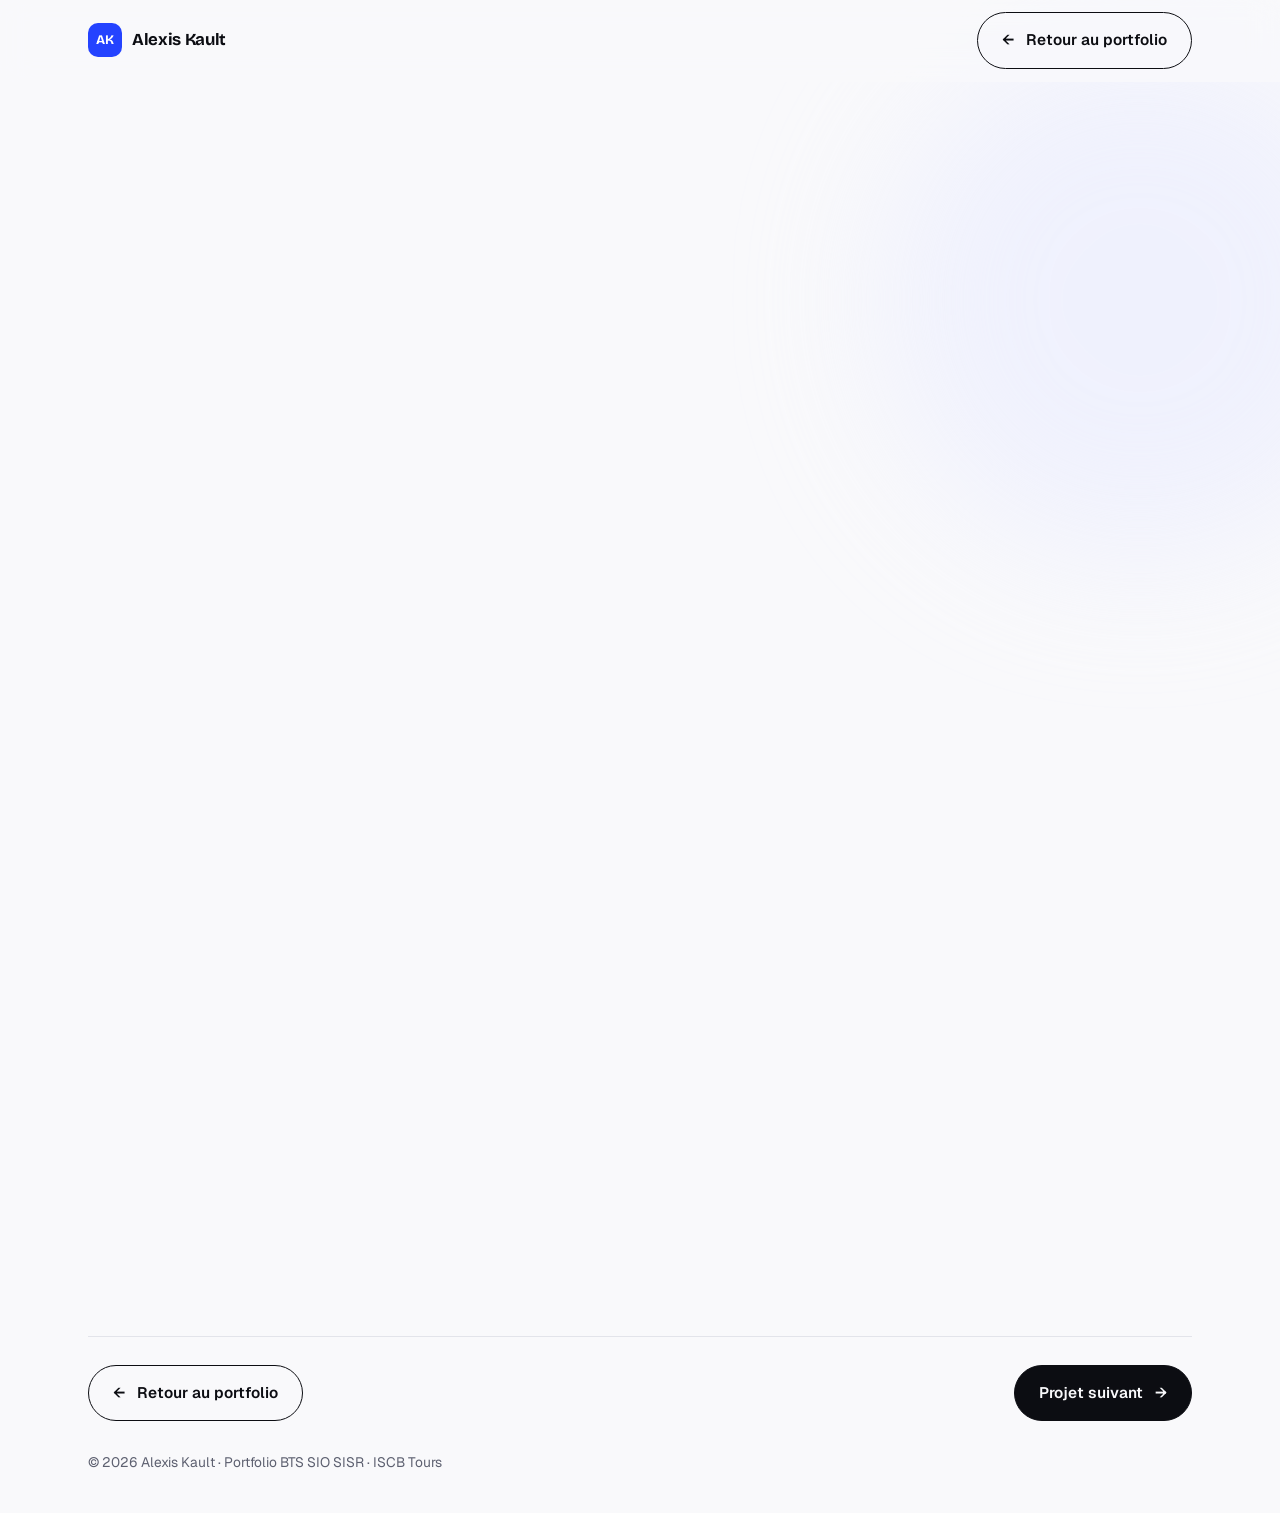
==== projet-1.html @ f775b731 "Add files via upload" ====
<!DOCTYPE html>
<html lang="fr"><head>
<meta charset="utf-8">
<meta name="viewport" content="width=device-width, initial-scale=1">
<title>Renouvellement du parc informatique · Alexis Kault</title>
<meta name="description" content="Renouvellement du parc informatique : projet réalisé par Alexis Kault dans le cadre du BTS SIO SISR.">
<link rel="icon" href="data:image/svg+xml,%3Csvg xmlns='http://www.w3.org/2000/svg' viewBox='0 0 64 64'%3E%3Crect width='64' height='64' rx='16' fill='%232443ff'/%3E%3Ctext x='32' y='43' font-family='Arial' font-weight='800' font-size='30' fill='white' text-anchor='middle'%3EAK%3C/text%3E%3C/svg%3E">
<script>document.documentElement.classList.add("js");try{var t=localStorage.getItem('ak-theme');if(t)document.documentElement.dataset.theme=t}catch(e){}</script>
<link rel="preconnect" href="https://fonts.googleapis.com">
<link rel="preconnect" href="https://fonts.gstatic.com" crossorigin="">
<link href="https://fonts.googleapis.com/css2?family=Bricolage+Grotesque:opsz,wght@12..96,400..800&amp;family=Geist:wght@400;500;600&amp;family=Geist+Mono:wght@400;500&amp;display=swap" rel="stylesheet">
<link rel="stylesheet" href="style.css">
</head>
<body>
<div class="prog" id="prog" aria-hidden="true"></div>
<header class="bar">
  <div class="wrap">
    <a class="logo" href="index.html"><i>AK</i>Alexis Kault</a>
    <a class="btn back" href="index.html#projets"><span class="ar" style="transform:none">←</span> Retour au portfolio</a>
  </div>
</header>
<main>
<section class="pj-hero">
  <span class="blob a" aria-hidden="true"></span>
  <div class="wrap">
    <p class="kicker rv" data-edit="kicker">Projet 01 · Alternance · Groupe IDEC</p>
    <h1 class="rv" style="--d:1">Renouvellement du <em>parc informatique.</em></h1>
    <p class="lead rv" style="--d:2" data-edit="lead">Modernisation des postes de travail de l'entreprise : préparation des machines, installation des logiciels métier, migration des données et accompagnement des utilisateurs sur leur nouvel environnement.</p>
    <dl class="facts rv" style="--d:3">
      <div><dt>Cadre</dt><dd data-edit="cadre">Alternance · Groupe IDEC</dd></div>
      <div><dt>Année</dt><dd data-edit="annee">2026</dd></div>
      <div><dt>Outils</dt><dd data-edit="outils">Active Directory · Intune</dd></div>
    </dl>
  </div>
</section>

<section class="s" style="padding-top:40px">
  <div class="wrap">
    <!-- Remplace les textes « À compléter » par ton contenu. -->
    <div class="pj-grid">
      <article class="tile full rv" style="display:block"><span class="n">01</span><h3 data-edit="t-contexte">Contexte</h3><p data-edit="contexte">À compléter : situation de départ, besoin de l'entreprise.</p></article>
      <article class="tile full rv" style="display:block"><span class="n">02</span><h3 data-edit="t-captures">Captures d'écran</h3><p style="margin-bottom:16px" data-edit="doc-txt">Captures des configurations Active Directory et Intune réalisées pendant le projet. Cliquez sur un document pour l'ouvrir.</p>
        <div class="drop pj-only" id="pdrop"><input id="pfile" type="file" multiple="" accept="application/pdf" aria-describedby="pdrop-t"><span class="drop-ico" aria-hidden="true">↑</span><span id="pdrop-t"><b>Dépose ton PDF ici</b><br><span class="hint">ou clique pour choisir · 15 Mo max par fichier</span></span></div>
        <div class="docs" id="pdocs"></div></article>
    </div>
    <nav class="pj-nav" aria-label="Navigation entre projets">
      <a class="btn" href="index.html#projets"><span>←</span> Retour au portfolio</a>
      <a class="btn solid" href="projet-2.html">Projet suivant <span class="ar">→</span></a>
    </nav>
  </div>
</section>
</main>
<footer><div class="wrap"><span>© 2026 Alexis Kault · Portfolio BTS SIO SISR · ISCB Tours</span></div></footer>
<dialog class="dlg dv" id="dv" aria-labelledby="dv-t">
  <div class="dv-head"><span class="cat" id="dv-cat"></span><span class="dv-date" id="dv-d"></span><button type="button" class="x" id="dv-x" aria-label="Fermer">✕</button></div>
  <div class="dv-body"><h3 id="dv-t"></h3><div id="dv-f"></div></div>
</dialog>
<dialog class="dlg" id="lock" aria-labelledby="lockt">
  <form id="lockf" class="dlg-in">
    <h3 id="lockt">Mode édition</h3>
    <label for="pw">Mot de passe<input id="pw" type="password" autocomplete="current-password" required=""></label>
    <p class="hint" id="pwerr" role="alert" style="color:#d33;min-height:1.2em"></p>
    <div class="row-btn"><button class="btn" type="button" id="lockc">Annuler</button><button class="btn solid" type="submit">Déverrouiller</button></div>
  </form>
</dialog>
<div class="edit-bar fixed" role="status"><span><b>Mode édition.</b> Clique sur un texte encadré (titres, cadre, année, outils, contexte) pour le modifier, dépose ton PDF, puis exporte <b>projet-1.html</b>.</span><span class="acts"><button class="btn" type="button" id="exp">Exporter en HTML</button><button class="btn" type="button" id="quit">Quitter</button></span></div>
<div class="toast" id="toast" role="status" aria-live="polite"></div>
<script id="page-data">window.PAGE = {"text":{"contexte":"Situation de départ : Mon entreprise dispose d'un parc d'environ 700 PC, majoritairement loués avec des contrats de 3 à 4 ans, et d'une flotte de téléphones mobiles. Ce matériel est réparti dans plusieurs agences en France.\n\nBesoin de l'entreprise : Remplacer le matériel avant qu'il devienne obsolète et que ses contrats de location arrivent à échéance, pour garder des équipements performants et sécurisés. Pour cela, environ un quart du parc est renouvelé chaque année, sur tous les sites.","doc-txt":"Suivi du renouvellement du parc PC\n"},"schema":null,"docs":[{"name":"BNP 2022.pdf","type":"application/pdf","data":"[data-uri]","title":"RENOUVELLEMENT PC 2022"},{"name":"BNP 2023.pdf","type":"application/pdf","data":"[data-uri]","title":"RENOUVELLEMENT PC 2023"}]};</script>
<script>
(function(){
  var SRC='<!DOCTYPE html>\n'+document.documentElement.outerHTML.replace(/^<html[^>]*>/,'<html lang="fr">');
  var KEY='ak-projet-1',body=document.body,P=JSON.parse(JSON.stringify(window.PAGE||{}));P.text=P.text||{};P.docs=P.docs||[];
  var HASH='8a58ea9d6d5bae1452634348f8eb0570c50b50aaf249a1b7358eef8becca081c',ok=false;try{ok=sessionStorage.getItem('ak-edit')===HASH}catch(e){}
  function editing(){return location.hash==='#edition'&&ok}
  function esc(x){return String(x||'').replace(/[&<>"']/g,function(c){return{'&':'&amp;','<':'&lt;','>':'&gt;','"':'&quot;',"'":'&#39;'}[c]})}
  var toastEl=document.getElementById('toast'),tt;
  function toast(m){toastEl.textContent=m;toastEl.classList.add('on');clearTimeout(tt);tt=setTimeout(function(){toastEl.classList.remove('on')},2200)}
  function idb(){return new Promise(function(res,rej){var r=indexedDB.open('ak-pages',1);r.onupgradeneeded=function(){r.result.createObjectStore('kv')};r.onsuccess=function(){res(r.result)};r.onerror=function(){rej(r.error)}})}
  function loadDraft(){return idb().then(function(db){return new Promise(function(res){var q=db.transaction('kv').objectStore('kv').get(KEY);q.onsuccess=function(){res(q.result)};q.onerror=function(){res(null)}})}).catch(function(){return null})}
  var st;function save(){clearTimeout(st);st=setTimeout(function(){idb().then(function(db){db.transaction('kv','readwrite').objectStore('kv').put(P,KEY)}).catch(function(){toast("Impossible d'enregistrer : exporte tout de suite")})},250)}
  function readFile(f,re,cb){if(!f)return;if(!re.test(f.type)){toast('Format non pris en charge : '+f.name);return}if(f.size>15728640){toast('Fichier trop lourd : '+f.name);return}
    var r=new FileReader();r.onload=function(){cb({name:f.name,type:f.type,data:r.result})};r.readAsDataURL(f)}
  function toBlob(u){var p=u.split(','),bin=atob(p[1]),a=new Uint8Array(bin.length);for(var i=0;i<bin.length;i++)a[i]=bin.charCodeAt(i);return new Blob([a],{type:p[0].slice(5).split(';')[0]})}

  // Textes
  var eds=[].slice.call(document.querySelectorAll('[data-edit]'));
  eds.forEach(function(el){el.addEventListener('input',function(){P.text[el.dataset.edit]=el.innerText;save()})});
  function renderText(){eds.forEach(function(el){var v=P.text[el.dataset.edit];if(v!=null&&document.activeElement!==el)el.textContent=v;
    if(editing()){el.setAttribute('contenteditable','plaintext-only');if(el.contentEditable!=='plaintext-only')el.setAttribute('contenteditable','true')}else el.removeAttribute('contenteditable')})}

  // Documentation
  var list=document.getElementById('pdocs'),drop=document.getElementById('pdrop'),fin=document.getElementById('pfile');
  function renderDocs(){
    if(!P.docs.length){list.innerHTML='<div class="empty" style="grid-column:1/-1">'+(editing()?'Aucun document pour le moment : dépose ton PDF au-dessus.':'Les documents de ce projet arrivent bientôt.')+'</div>';return}
    list.innerHTML=P.docs.map(function(d,i){var pdf=d.type==='application/pdf';
      return '<article class="doc" tabindex="0" role="button" data-i="'+i+'" aria-label="Ouvrir '+esc(d.title)+'"><span class="cat">'+(pdf?'PDF':'Image')+'</span><h4 data-t="'+i+'">'+esc(d.title)+'</h4><span class="foot"><span>'+esc(d.name)+'</span><b>Voir →</b></span><button class="del" type="button" data-del="'+i+'" aria-label="Supprimer '+esc(d.title)+'">✕</button></article>'}).join('');
    if(editing())[].forEach.call(list.querySelectorAll('h4[data-t]'),function(h){h.setAttribute('contenteditable','true');h.title='Clique pour renommer'})}
  function add(files){[].forEach.call(files,function(f){readFile(f,/^application\/pdf$/,function(x){x.title=f.name.replace(/\.[^.]+$/,'').replace(/[_-]+/g,' ');P.docs.push(x);save();renderDocs();toast('Document ajouté ✓')})})}
  fin.addEventListener('change',function(){add(fin.files);fin.value=''});
  ['dragenter','dragover'].forEach(function(ev){drop.addEventListener(ev,function(e){e.preventDefault();drop.classList.add('over')})});
  ['dragleave','drop'].forEach(function(ev){drop.addEventListener(ev,function(e){e.preventDefault();drop.classList.remove('over')})});
  drop.addEventListener('drop',function(e){add(e.dataTransfer.files)});
  list.addEventListener('input',function(e){var h=e.target.closest('h4[data-t]');if(h){P.docs[+h.dataset.t].title=h.innerText.trim();save()}});
  list.addEventListener('click',function(e){
    if(editing()&&e.target.closest('h4[data-t]'))return;
    var d=e.target.closest('[data-del]');if(d){e.stopPropagation();if(d.dataset.sure!=='1'){d.dataset.sure='1';d.textContent='?';toast('Clique encore pour confirmer la suppression');return}P.docs.splice(+d.dataset.del,1);save();renderDocs();toast('Document supprimé');return}
    var c=e.target.closest('.doc');if(c)view(+c.dataset.i)});
  list.addEventListener('keydown',function(e){var c=e.target.closest('.doc');if(c&&e.target===c&&(e.key==='Enter'||e.key===' ')){e.preventDefault();view(+c.dataset.i)}});
  var dv=document.getElementById('dv'),blob=null;
  function view(i){var d=P.docs[i];if(!d)return;if(blob)URL.revokeObjectURL(blob);blob=URL.createObjectURL(toBlob(d.data));
    document.getElementById('dv-cat').textContent=d.type==='application/pdf'?'PDF':'Image';document.getElementById('dv-d').textContent=d.name;document.getElementById('dv-t').textContent=d.title;
    document.getElementById('dv-f').innerHTML=(d.type==='application/pdf'?'<iframe class="dv-pdf" src="'+blob+'#view=FitH" title="'+esc(d.title)+'"></iframe>':'<img class="dv-img" src="'+blob+'" alt="'+esc(d.title)+'">')+
      '<div class="dv-acts"><a class="btn solid" href="'+blob+'" target="_blank" rel="noopener">Ouvrir en plein écran <span class="ar">→</span></a><a class="btn" href="'+blob+'" download="'+esc(d.name)+'">Télécharger</a></div>';
    dv.showModal();document.getElementById('dv-x').focus()}
  document.getElementById('dv-x').addEventListener('click',function(){dv.close()});
  dv.addEventListener('click',function(e){if(e.target===dv)dv.close()});

  // Mot de passe + export
  var lock=document.getElementById('lock'),lockf=document.getElementById('lockf'),pw=document.getElementById('pw'),pwerr=document.getElementById('pwerr');
  function sha(t){return crypto.subtle.digest('SHA-256',new TextEncoder().encode(t)).then(function(b){return [].map.call(new Uint8Array(b),function(x){return x.toString(16).padStart(2,'0')}).join('')})}
  function all(){body.classList.toggle('editing',editing());renderText();renderDocs()}
  function ask(){if(location.hash==='#edition'&&!ok&&!lock.open){lockf.reset();pwerr.textContent='';lock.showModal();pw.focus()}}
  function leave(){history.replaceState(null,'',location.pathname);all()}
  document.getElementById('lockc').addEventListener('click',function(){lock.close();leave()});
  lock.addEventListener('cancel',function(){setTimeout(leave)});
  lockf.addEventListener('submit',function(e){e.preventDefault();
    if(!window.crypto||!crypto.subtle){pwerr.textContent='Déverrouillage impossible ici : ouvre la page depuis ton site en ligne (https).';return}
    sha('ak-portfolio:'+pw.value).then(function(h){if(h===HASH){ok=true;try{sessionStorage.setItem('ak-edit',HASH)}catch(x){}lock.close();all();toast('Mode édition activé')}else{pwerr.textContent='Mot de passe incorrect.';pw.select()}})});
  document.getElementById('quit').addEventListener('click',function(){ok=false;try{sessionStorage.removeItem('ak-edit')}catch(x){}leave()});
  document.getElementById('exp').addEventListener('click',function(){
    var out=SRC.replace(/<script id="page-data">[\s\S]*?<\/script>/,function(){return '<script id="page-data">window.PAGE = '+JSON.stringify(P).replace(/</g,'\\u003c')+';<\/script>'});
    try{var a=document.createElement('a');a.href=URL.createObjectURL(new Blob([out],{type:'text/html'}));a.download='projet-1.html';document.body.appendChild(a);a.click();a.remove();toast('projet-1.html téléchargé')}catch(x){toast('Téléchargement bloqué ici')}});
  addEventListener('hashchange',function(){all();ask()});
  all();
  if(location.hash==='#edition')loadDraft().then(function(d){if(d){P=d;P.text=P.text||{};P.docs=P.docs||[];all()}ask()});
})();
</script></body></html>
---- style.css ----
/* DA : éditorial suisse. Blanc franc, encre noire, un seul bleu cobalt. Grandes typos, bandeau défilant, grille bento. */
:root{
  color-scheme:light;
  --bg:#f9f9fb;
  --card:#ffffff;
  --ink:#0c0d12;
  --mute:#5d6070;
  --line:#e3e4ea;
  --blue:#2443ff;
  --blue-soft:#e8ebff;
  --on-blue:#ffffff;
  --f-display:"Bricolage Grotesque","Arial Black",system-ui,sans-serif;
  --f-body:"Geist",system-ui,-apple-system,"Segoe UI",sans-serif;
  --f-mono:"Geist Mono",ui-monospace,Consolas,monospace;
  --ease:cubic-bezier(.2,.8,.2,1);
}
@media (prefers-color-scheme:dark){
  :root:not([data-theme="light"]){
    color-scheme:dark;
    --bg:#0b0c11;--card:#13151d;--ink:#f1f2f6;--mute:#9a9db0;--line:#252836;
    --blue:#6b82ff;--blue-soft:#1b2042;--on-blue:#0b0c11;
  }
}
:root[data-theme="dark"]{
  color-scheme:dark;
  --bg:#0b0c11;--card:#13151d;--ink:#f1f2f6;--mute:#9a9db0;--line:#252836;
  --blue:#6b82ff;--blue-soft:#1b2042;--on-blue:#0b0c11;
}

*{box-sizing:border-box}
html{scroll-behavior:smooth;scroll-padding-top:84px}
body{margin:0;background:var(--bg);color:var(--ink);font:17px/1.6 var(--f-body);-webkit-font-smoothing:antialiased;transition:background .4s,color .4s}
h1,h2,h3{margin:0;text-wrap:balance;font-family:var(--f-display);font-weight:700;letter-spacing:-.03em}
p{margin:0}
a{color:inherit}
img{max-width:100%}
:focus-visible{outline:2px solid var(--blue);outline-offset:3px;border-radius:6px}
.wrap{max-width:1200px;margin:0 auto;padding:0 clamp(18px,4vw,48px)}
.mono{font-family:var(--f-mono)}
.skip{position:absolute;left:-999px;top:8px;background:var(--blue);color:var(--on-blue);padding:8px 14px;border-radius:8px;z-index:100}
.skip:focus{left:8px}

/* ---------- En-tête ---------- */
.bar{position:fixed;top:0;left:0;right:0;z-index:40;padding:12px 0;background:color-mix(in srgb,var(--bg) 78%,transparent);backdrop-filter:blur(14px);-webkit-backdrop-filter:blur(14px);border-bottom:1px solid transparent;transition:border-color .3s,padding .3s}
.bar.scrolled{border-bottom-color:var(--line);padding:8px 0}
.bar .wrap{display:flex;align-items:center;justify-content:space-between;gap:16px}
.pill{pointer-events:auto;display:flex;align-items:center;gap:4px;background:color-mix(in srgb,var(--card) 82%,transparent);backdrop-filter:blur(14px);-webkit-backdrop-filter:blur(14px);border:1px solid var(--line);border-radius:999px;padding:6px}
.logo{pointer-events:auto;display:flex;align-items:center;gap:10px;text-decoration:none;font-family:var(--f-display);font-weight:700;font-size:1.05rem;letter-spacing:-.02em}
.logo i{width:34px;height:34px;border-radius:10px;background:var(--blue);color:var(--on-blue);display:grid;place-items:center;font-style:normal;font-size:.82rem;transition:transform .5s var(--ease)}
.logo:hover i{transform:rotate(-12deg)}
.pill nav{display:flex;gap:2px}
.pill nav a{position:relative;font-size:.86rem;font-weight:500;text-decoration:none;color:var(--mute);padding:8px 14px;border-radius:999px;transition:color .25s}
.pill nav a:hover{color:var(--ink)}
.pill nav a.on{color:var(--on-blue)}
.pill .ind{position:absolute;top:6px;height:calc(100% - 12px);border-radius:999px;background:var(--blue);transition:left .45s var(--ease),width .45s var(--ease),opacity .3s;opacity:0;z-index:-1}
.pill nav{position:relative;isolation:isolate}
.icon-btn{pointer-events:auto;width:44px;height:44px;border-radius:999px;border:1px solid var(--line);background:color-mix(in srgb,var(--card) 82%,transparent);backdrop-filter:blur(14px);color:var(--ink);cursor:pointer;display:grid;place-items:center;transition:transform .3s var(--ease),border-color .3s}
.icon-btn:hover{border-color:var(--blue);transform:rotate(20deg)}
.icon-btn svg{width:18px;height:18px}
.burger{display:none}
.right-ctl{display:flex;gap:8px;pointer-events:auto}

/* menu mobile */
.drawer{position:fixed;inset:0;z-index:39;background:var(--bg);display:flex;flex-direction:column;justify-content:center;padding:0 28px;opacity:0;pointer-events:none;transition:opacity .35s}
.drawer a{font-family:var(--f-display);font-weight:700;font-size:clamp(2rem,9vw,3rem);letter-spacing:-.03em;text-decoration:none;padding:4px 0;transform:translateY(20px);opacity:0;transition:transform .5s var(--ease),opacity .5s,color .2s}
.drawer a:hover{color:var(--blue)}
.drawer a small{font-family:var(--f-mono);font-size:.8rem;color:var(--mute);margin-right:14px;letter-spacing:0;vertical-align:middle}
body.menu .drawer{opacity:1;pointer-events:auto}
body.menu .drawer a{transform:none;opacity:1}
body.menu .drawer a:nth-child(2){transition-delay:.04s}body.menu .drawer a:nth-child(3){transition-delay:.08s}body.menu .drawer a:nth-child(4){transition-delay:.12s}body.menu .drawer a:nth-child(5){transition-delay:.16s}body.menu .drawer a:nth-child(6){transition-delay:.2s}body.menu .drawer a:nth-child(7){transition-delay:.24s}

/* ---------- Hero ---------- */
.hero{padding:150px 0 70px;position:relative;overflow:hidden}
.blob{position:absolute;z-index:-1;border-radius:50%;filter:blur(70px);opacity:.55;pointer-events:none}
.blob.a{width:520px;height:520px;background:var(--blue-soft);right:-120px;top:40px;animation:float 14s ease-in-out infinite}
.blob.b{width:300px;height:300px;background:color-mix(in srgb,var(--blue) 25%,transparent);right:220px;top:300px;animation:float 18s ease-in-out infinite reverse}
@keyframes float{0%,100%{transform:translate(0,0)}50%{transform:translate(-40px,30px)}}
.badge{display:inline-flex;align-items:center;gap:10px;font-size:.88rem;font-weight:500;padding:8px 16px 8px 10px;border:1px solid var(--line);border-radius:999px;background:var(--card)}
.badge i{width:10px;height:10px;border-radius:50%;background:#1fbf6a;position:relative}
.badge i::after{content:"";position:absolute;inset:0;border-radius:50%;background:#1fbf6a;animation:ping 1.8s var(--ease) infinite}
@keyframes ping{to{transform:scale(2.6);opacity:0}}
.hero h1{font-size:clamp(3.6rem,13vw,11.5rem);line-height:.86;letter-spacing:-.055em;margin:28px 0 0;font-weight:800}
.hero h1 .ln{display:block;overflow:hidden;padding-bottom:.06em}
.hero h1 .ln span{display:inline-block}
.hero h1 .ln:nth-child(2){padding-left:clamp(0px,8vw,140px)}
.hero h1 em{font-style:normal;color:var(--blue)}
.hero-low{display:grid;grid-template-columns:1.2fr 1fr;gap:48px;align-items:end;margin-top:44px}
.hero-low p.lead{font-size:clamp(1.15rem,1.9vw,1.4rem);line-height:1.5;max-width:34ch;color:var(--mute)}
.hero-low p.lead b{color:var(--ink);font-weight:600}
.rot{display:inline-grid;vertical-align:bottom;overflow:hidden;height:1.5em;color:var(--blue);font-weight:600}
.rot span{grid-area:1/1;transform:translateY(110%);transition:transform .6s var(--ease)}
.rot span.on{transform:none}
.rot span.out{transform:translateY(-110%)}
.facts{display:grid;grid-template-columns:repeat(3,1fr);border-top:1px solid var(--ink)}
.facts div{padding:16px 16px 0 0}
.facts dt{font-family:var(--f-mono);font-size:.74rem;color:var(--mute);text-transform:uppercase;letter-spacing:.04em}
.facts dd{margin:4px 0 0;font-weight:600;font-size:1rem}
.cta{display:flex;flex-wrap:wrap;gap:12px;margin-top:32px}
.btn{position:relative;display:inline-flex;align-items:center;gap:12px;padding:15px 24px;border-radius:999px;font-weight:600;font-size:.96rem;text-decoration:none;border:1.5px solid var(--ink);overflow:hidden;isolation:isolate;transition:color .35s,transform .2s;cursor:pointer;background:none;color:var(--ink);font-family:inherit}
.btn::before{content:"";position:absolute;left:50%;top:100%;width:140%;aspect-ratio:1;border-radius:50%;background:var(--blue);transform:translate(-50%,0) scale(0);transition:transform .55s var(--ease);z-index:-1}
.btn:hover::before{transform:translate(-50%,-60%) scale(1)}
.btn:hover{color:var(--on-blue);border-color:var(--blue)}
.btn:active{transform:scale(.97)}
.btn.solid{background:var(--ink);color:var(--bg)}
.btn.solid:hover{color:var(--on-blue)}
.btn .ar{display:inline-block;transition:transform .35s var(--ease)}
.btn:hover .ar{transform:translateX(5px) rotate(-45deg)}

/* ---------- Bandeau défilant ---------- */

/* ---------- Sections ---------- */
section.s{padding:clamp(90px,12vw,150px) 0 0}
.s-head{display:flex;justify-content:space-between;align-items:end;gap:32px;margin-bottom:52px;flex-wrap:wrap}
.kicker{font-family:var(--f-mono);font-size:.8rem;color:var(--blue);display:flex;align-items:center;gap:10px;margin-bottom:16px}
.kicker::before{content:"";width:28px;height:1.5px;background:currentColor}
.s-head h2{font-size:clamp(2.4rem,6vw,4.6rem);line-height:.95;max-width:14ch}
.s-head h2 em{font-style:normal;color:var(--mute)}
.s-head p{max-width:38ch;color:var(--mute)}

/* Parcours */
.path{border-top:1px solid var(--line)}
.row{display:grid;grid-template-columns:220px 1fr 1fr;gap:32px;padding:34px 0;border-bottom:1px solid var(--line);position:relative;transition:padding .45s var(--ease)}
.row::before{content:"";position:absolute;left:0;right:0;top:0;bottom:0;background:var(--blue-soft);transform:scaleY(0);transform-origin:50% 100%;transition:transform .45s var(--ease);z-index:-1;border-radius:4px}
.row:hover{padding-left:20px;padding-right:20px}
.row:hover::before{transform:scaleY(1)}
.row .yr{font-family:var(--f-display);font-weight:700;font-size:clamp(1.8rem,3.4vw,2.6rem);letter-spacing:-.03em;line-height:1}
.row h3{font-size:1.6rem;line-height:1.1}
.row .sp{color:var(--blue);font-weight:600;margin-top:6px}
.row p{color:var(--mute)}
.row .now{display:inline-flex;align-items:center;gap:6px;font-family:var(--f-mono);font-size:.72rem;background:var(--blue);color:var(--on-blue);padding:3px 10px;border-radius:999px;margin-top:10px}


/* Parcours : timeline verticale */
.tl{position:relative;display:grid;gap:44px;padding:8px 0}
.tl::before,.tl::after{content:"";position:absolute;left:50%;top:0;bottom:0;width:2px;margin-left:-1px;background:var(--line);border-radius:2px}
.tl::after{background:var(--blue);transform-origin:50% 0;transform:scaleY(var(--tl,0));transition:transform .15s linear}
.ev{position:relative;width:calc(50% - 52px);display:grid;grid-template-columns:150px 1fr;gap:26px;align-items:center;background:var(--card);border:1px solid var(--line);border-radius:28px;padding:26px;transition:border-color .3s,box-shadow .45s,transform .45s var(--ease)}
.ev:nth-child(even){justify-self:end}
.ev:hover{border-color:var(--blue);box-shadow:0 30px 60px -40px color-mix(in srgb,var(--blue) 70%,transparent)}
.ev::after{content:"";position:absolute;top:50%;right:-62px;width:18px;height:18px;margin-top:-9px;border-radius:50%;background:var(--bg);border:3px solid var(--blue);z-index:1}
.ev:nth-child(even)::after{right:auto;left:-62px}
.ev.cur::after{background:var(--blue);animation:pulse 1.8s var(--ease) infinite}
@keyframes pulse{0%{box-shadow:0 0 0 0 color-mix(in srgb,var(--blue) 50%,transparent)}80%,100%{box-shadow:0 0 0 12px transparent}}
.ev .lg{aspect-ratio:1;border-radius:22px;background:var(--blue-soft);border:1.5px dashed color-mix(in srgb,var(--blue) 40%,transparent);display:grid;place-items:center;text-align:center;overflow:hidden;color:var(--blue);font-family:var(--f-display);font-weight:800;font-size:1.5rem;letter-spacing:-.02em;transition:transform .5s var(--ease)}
.ev .lg small{display:block;font-family:var(--f-mono);font-weight:400;font-size:.62rem;letter-spacing:0;opacity:.75;margin-top:4px}
.ev .lg img{width:100%;height:100%;object-fit:contain;background:#fff;padding:12px}
.ev .lg:has(img){border-style:solid;border-color:var(--line)}
.ev:hover .lg{transform:scale(1.04) rotate(-2deg)}
.ev .yr{font-family:var(--f-mono);font-size:.8rem;color:var(--blue);margin-bottom:6px}
.ev h3{font-size:1.55rem;line-height:1.1}
.ev .sp{font-weight:600;margin:6px 0 8px}
.ev p{color:var(--mute);font-size:.95rem}
.ev .now{display:inline-flex;font-family:var(--f-mono);font-size:.72rem;background:var(--blue);color:var(--on-blue);padding:3px 10px;border-radius:999px;margin-top:12px}
.js .ev{opacity:0;transform:translateX(-70px) scale(.94);filter:blur(8px);transition:opacity .9s var(--ease),transform .9s var(--ease),filter .9s var(--ease),border-color .3s,box-shadow .45s}
.js .ev:nth-child(even){transform:translateX(70px) scale(.94)}
.js .ev.show{opacity:1;transform:none;filter:none}
.js .ev::after{transform:scale(0);transition:transform .5s var(--ease) .15s,background .3s}
.js .ev.show::after{transform:scale(1)}
.js .ev .lg{opacity:0;transform:scale(.55) rotate(-10deg);transition:opacity .7s var(--ease) .25s,transform .8s var(--ease) .25s}
.js .ev.show .lg{opacity:1;transform:none}
.js .ev.show:hover .lg{transform:scale(1.04) rotate(-2deg);transition-delay:0s}
.js .ev > div > *{opacity:0;transform:translateY(14px);transition:opacity .6s var(--ease),transform .6s var(--ease)}
.js .ev.show > div > *{opacity:1;transform:none}
.js .ev.show > div > :nth-child(1){transition-delay:.3s}.js .ev.show > div > :nth-child(2){transition-delay:.4s}.js .ev.show > div > :nth-child(3){transition-delay:.5s}.js .ev.show > div > :nth-child(4){transition-delay:.6s}.js .ev.show > div > :nth-child(5){transition-delay:.7s}
@media (max-width:980px){
  .tl::before,.tl::after{left:14px}
  .ev,.ev:nth-child(even){width:calc(100% - 44px);justify-self:end}
  .ev::after,.ev:nth-child(even)::after{left:-39px;right:auto}
  .js .ev:nth-child(even){transform:translateX(-70px) scale(.94)}
  .js .ev.show{transform:none}
}
@media (max-width:640px){.ev{grid-template-columns:1fr;gap:16px;padding:20px}.ev .lg{width:110px}}

/* Compétences : bento */
.bento{display:grid;grid-template-columns:repeat(6,1fr);gap:14px}
.tile{grid-column:span 2;background:var(--card);border:1px solid var(--line);border-radius:24px;padding:28px;position:relative;overflow:hidden;transition:transform .45s var(--ease),border-color .3s,box-shadow .45s}
.tile.big{grid-column:span 3}
.tile.full{grid-column:span 6;display:flex;gap:28px;align-items:center;flex-wrap:wrap}
.tile:hover{transform:translateY(-6px);border-color:var(--blue);box-shadow:0 30px 60px -40px color-mix(in srgb,var(--blue) 70%,transparent)}
.tile .ico{width:48px;height:48px;border-radius:14px;background:var(--blue-soft);color:var(--blue);display:grid;place-items:center;margin-bottom:22px;transition:background .3s,color .3s,transform .5s var(--ease)}
.tile:hover .ico{background:var(--blue);color:var(--on-blue);transform:rotate(-8deg) scale(1.05)}
.tile .ico svg{width:24px;height:24px}
.tile h3{font-size:1.5rem;margin-bottom:6px}
.tile > p{color:var(--mute);font-size:.95rem;margin-bottom:20px}
.tile.full h3{margin:0}
.chips{display:flex;flex-wrap:wrap;gap:6px;list-style:none;margin:0;padding:0}
.chips li{font-size:.82rem;font-weight:500;padding:6px 12px;border-radius:999px;background:var(--bg);border:1px solid var(--line);transition:background .25s,color .25s,border-color .25s,transform .25s}
.chips li.k{background:var(--ink);color:var(--bg);border-color:var(--ink)}
.chips li:hover{background:var(--blue);color:var(--on-blue);border-color:var(--blue);transform:translateY(-2px)}
.tile .n{position:absolute;right:24px;top:24px;font-family:var(--f-mono);font-size:.76rem;color:var(--mute)}

/* Projets */
.proj{display:grid;gap:18px}
.p-card{display:grid;grid-template-columns:1fr 1fr;border-radius:28px;overflow:hidden;background:var(--card);border:1px solid var(--line);transition:transform .5s var(--ease),box-shadow .5s}
.p-card:hover{transform:translateY(-6px);box-shadow:0 40px 70px -50px color-mix(in srgb,var(--ink) 60%,transparent)}
.p-vis{background:var(--blue);color:var(--on-blue);padding:34px;display:flex;flex-direction:column;justify-content:space-between;min-height:300px;position:relative;overflow:hidden}
.p-card:nth-child(2) .p-vis{background:var(--ink);color:var(--bg)}
.p-vis .big{font-family:var(--f-display);font-weight:800;font-size:clamp(6rem,14vw,10rem);line-height:.8;letter-spacing:-.06em;transition:transform .6s var(--ease)}
.p-card:hover .p-vis .big{transform:translateX(12px)}
.p-vis .ring{position:absolute;right:-60px;bottom:-60px;width:240px;height:240px;border:1.5px solid currentColor;border-radius:50%;opacity:.25;transition:transform .8s var(--ease)}
.p-vis .ring.r2{width:160px;height:160px;right:-20px;bottom:-20px}
.p-card:hover .ring{transform:scale(1.25)}
.p-vis .tag{font-family:var(--f-mono);font-size:.8rem;opacity:.85}
.p-body{padding:36px;display:flex;flex-direction:column;gap:16px}
.p-body h3{font-size:clamp(1.6rem,2.6vw,2.1rem);line-height:1.05}
.p-body p{color:var(--mute)}
a.p-card{text-decoration:none;color:inherit}
.p-more{display:inline-flex;align-items:center;gap:8px;font-weight:600;color:var(--blue)}
.p-more .ar{transition:transform .35s var(--ease)}
.p-card:hover .p-more .ar{transform:translateX(6px)}
.p-meta{display:flex;flex-wrap:wrap;gap:8px;margin-top:auto}
.p-meta span{font-family:var(--f-mono);font-size:.74rem;padding:5px 10px;border-radius:6px;border:1px solid var(--line)}

/* Alternance */
.alt{display:grid;grid-template-columns:1.3fr 1fr;gap:14px}
.alt .q{background:var(--card);border:1px solid var(--line);border-radius:28px;padding:clamp(28px,4vw,48px)}
.alt .q .co{display:flex;align-items:center;gap:14px;margin-bottom:28px}
.alt .q .co i{width:54px;height:54px;border-radius:16px;background:var(--ink);color:var(--bg);display:grid;place-items:center;font-style:normal;font-family:var(--f-display);font-weight:800;font-size:.9rem}
.alt .q .co b{display:block;font-family:var(--f-display);font-size:1.4rem;letter-spacing:-.02em}
.alt .q .co span{color:var(--blue);font-weight:600;font-size:.92rem}
.alt .q p{font-size:clamp(1.15rem,1.8vw,1.35rem);line-height:1.55}
.alt .side{display:grid;gap:14px}
.stat{background:var(--blue);color:var(--on-blue);border-radius:28px;padding:28px;display:flex;flex-direction:column;justify-content:space-between;gap:18px}
.stat .v{font-family:var(--f-display);font-weight:800;font-size:clamp(3rem,6vw,4.4rem);line-height:.9;letter-spacing:-.05em}
.stat.alt2{background:var(--card);color:var(--ink);border:1px solid var(--line)}
.weeks{display:flex;gap:5px}
.weeks span{flex:1;height:34px;border-radius:8px;background:var(--blue-soft);display:grid;place-items:center;font-family:var(--f-mono);font-size:.66rem;color:var(--blue);transition:transform .3s}
.weeks span.w{background:var(--blue);color:var(--on-blue)}
.weeks span.hl{animation:bob 2.4s var(--ease) infinite}
@keyframes bob{0%,100%{transform:none}50%{transform:translateY(-5px)}}

/* Certifications */
.certs{display:grid;grid-template-columns:repeat(2,1fr);gap:14px}
.c-card{background:var(--card);border:1px solid var(--line);border-radius:28px;padding:32px;display:flex;flex-direction:column;gap:14px;transition:border-color .3s,transform .45s var(--ease)}
.c-card:hover{border-color:var(--blue);transform:translateY(-4px)}
.c-card.wide{grid-column:span 2}
.c-top{display:flex;justify-content:space-between;align-items:start;gap:16px;flex-wrap:wrap}
.c-card h3{font-size:1.7rem;line-height:1.05}
.c-card .by{font-size:.9rem;color:var(--blue);font-weight:600;margin-top:4px}
.c-card p{color:var(--mute)}
.c-card .date{font-family:var(--f-mono);font-size:.8rem;color:var(--mute);border:1px solid var(--line);padding:5px 10px;border-radius:999px;white-space:nowrap}
.ring-score{display:flex;align-items:center;gap:16px}
.ring-score svg{width:92px;height:92px;transform:rotate(-90deg)}
.ring-score circle{fill:none;stroke-width:8}
.ring-score .bg{stroke:var(--blue-soft)}
.ring-score .fg{stroke:var(--blue);stroke-linecap:round;stroke-dasharray:251.3;stroke-dashoffset:calc(251.3 - 251.3 * var(--p,0));transition:stroke-dashoffset 1.6s var(--ease) .2s}
.ring-score .lbl b{display:block;font-family:var(--f-display);font-size:2rem;letter-spacing:-.03em;line-height:1}
.ring-score .lbl > span{font-size:.85rem;color:var(--mute)}
.mods{display:grid;grid-template-columns:repeat(3,1fr);gap:10px;margin-top:8px}
.mod{all:unset;box-sizing:border-box;cursor:pointer;display:flex;flex-direction:column;gap:10px;padding:16px;border-radius:16px;background:var(--bg);border:1px solid var(--line);transition:border-color .25s,background .25s,transform .35s var(--ease)}
.mod:hover{border-color:var(--blue);transform:translateY(-3px)}
.mod:focus-visible{outline:2px solid var(--blue);outline-offset:2px}
.mod .t{display:flex;justify-content:space-between;font-family:var(--f-mono);font-size:.72rem;color:var(--mute)}
.mod .t b{color:var(--blue);font-weight:500}
.mod .nm{font-weight:600;font-size:.95rem;line-height:1.3}
.mod .see{font-size:.8rem;color:var(--mute);display:flex;align-items:center;gap:6px;margin-top:auto;transition:color .25s}
.mod:hover .see{color:var(--blue)}
.meter{height:5px;border-radius:3px;background:var(--blue-soft);overflow:hidden}
.meter i{display:block;height:100%;width:var(--v);background:var(--blue);border-radius:3px;transform:scaleX(var(--m,1));transform-origin:0 50%;transition:transform 1.2s var(--ease);transition-delay:calc(var(--k,0)*90ms + .3s)}
.pending{display:inline-flex;align-items:center;gap:8px;font-size:.86rem;color:var(--mute);border:1.5px dashed var(--line);padding:10px 16px;border-radius:999px;margin-top:auto;align-self:flex-start}

/* Synthèse */
.tbl{border:1px solid var(--line);border-radius:24px;overflow:hidden;background:var(--card)}
.tbl-scroll{overflow-x:auto}
table{width:100%;border-collapse:collapse;min-width:620px}
th,td{text-align:left;padding:18px 24px;border-bottom:1px solid var(--line)}
thead th{font-family:var(--f-mono);font-weight:500;font-size:.74rem;color:var(--mute);text-transform:uppercase;letter-spacing:.05em}
tbody tr:last-child td{border-bottom:0}
tbody tr{transition:background .25s}
tbody tr:hover{background:var(--blue-soft)}
td.n{font-family:var(--f-mono);font-size:.82rem;color:var(--mute);font-variant-numeric:tabular-nums}
td b{font-weight:600}
.t{display:inline-block;font-size:.76rem;font-weight:600;padding:4px 10px;border-radius:999px}
.t.pj{background:var(--ink);color:var(--bg)}
.t.ct{background:var(--blue-soft);color:var(--blue)}

/* Contact */
.contact{padding:clamp(90px,12vw,150px) 0 40px}
.big-mail{display:block;text-decoration:none;font-family:var(--f-display);font-weight:800;font-size:clamp(2rem,7.4vw,6.4rem);line-height:1;letter-spacing:-.05em;word-break:break-word;position:relative;margin:18px 0 36px;
  background:linear-gradient(90deg,var(--blue) 0 50%,var(--ink) 50% 100%);background-size:200% 100%;background-position:100% 0;-webkit-background-clip:text;background-clip:text;color:transparent;transition:background-position .8s var(--ease)}
.big-mail:hover{background-position:0 0}
.contact .row2{display:flex;justify-content:space-between;align-items:center;gap:24px;flex-wrap:wrap;border-top:1px solid var(--line);padding-top:28px}
.contact .row2 p{color:var(--mute);max-width:44ch}
footer{padding:30px 0 40px;color:var(--mute);font-size:.86rem}
footer .wrap{display:flex;justify-content:space-between;flex-wrap:wrap;gap:12px}
.totop{all:unset;cursor:pointer;font-family:var(--f-mono);font-size:.8rem}
.totop:hover{color:var(--blue)}

/* Visionneuse */
.viewer{position:fixed;inset:0;z-index:60;display:grid;place-items:center;padding:20px;background:color-mix(in srgb,#05060a 80%,transparent);backdrop-filter:blur(6px);opacity:0;pointer-events:none;transition:opacity .3s}
.viewer.open{opacity:1;pointer-events:auto}
.v-box{width:min(1000px,100%);max-height:100%;display:flex;flex-direction:column;background:var(--card);border-radius:22px;overflow:hidden;transform:translateY(24px) scale(.96);transition:transform .45s var(--ease)}
.viewer.open .v-box{transform:none}
.v-head{display:flex;align-items:center;gap:10px;padding:12px 14px;border-bottom:1px solid var(--line)}
.v-head .tt{flex:1;min-width:0;font-weight:600;font-size:.92rem;overflow:hidden;text-overflow:ellipsis;white-space:nowrap}
.v-head .cnt{font-family:var(--f-mono);font-size:.78rem;color:var(--mute)}
.v-head button{all:unset;cursor:pointer;width:38px;height:38px;border-radius:999px;border:1px solid var(--line);display:grid;place-items:center;transition:border-color .2s,color .2s}
.v-head button:hover{border-color:var(--blue);color:var(--blue)}
.v-head button:focus-visible{outline:2px solid var(--blue)}
.v-img{background:#fff;overflow:auto}
.v-img img{display:block;width:100%;height:auto;max-height:calc(100vh - 120px);object-fit:contain;transition:opacity .25s}

/* Progression */
.prog{position:fixed;left:0;top:0;height:3px;width:100%;background:var(--blue);transform-origin:0 50%;transform:scaleX(0);z-index:50}

/* ---------- Apparitions ---------- */
.js .rv{opacity:0;transform:translateY(34px);transition:opacity .9s var(--ease),transform .9s var(--ease);transition-delay:calc(var(--d,0)*100ms)}
.js .rv.in{opacity:1;transform:none}
.js .chips li{opacity:0;transform:translateY(10px) scale(.95);transition:opacity .45s,transform .45s var(--ease),background .25s,color .25s,border-color .25s;transition-delay:calc(var(--c,0)*40ms + .35s)}
.js .rv.in .chips li{opacity:1;transform:none}
.js .rv.in .chips li:hover{transform:translateY(-2px);transition-delay:0s}
.js .rv .meter i{--m:0}
.js .rv.in .meter i{--m:1}
.js .hero h1 .ln span{animation:up 1.1s var(--ease) both}
.js .hero h1 .ln:nth-child(2) span{animation-delay:.12s}
@keyframes up{from{transform:translateY(105%) rotate(4deg)}to{transform:none}}
.js .hero .f{animation:fade .9s var(--ease) both}
.js .hero .f1{animation-delay:.45s}.js .hero .f2{animation-delay:.6s}.js .hero .f3{animation-delay:.75s}.js .hero .f0{animation-delay:.1s}
@keyframes fade{from{opacity:0;transform:translateY(18px)}to{opacity:1;transform:none}}

/* ---------- Responsive ---------- */
@media (max-width:980px){
  .pill{display:none}
  .burger{display:grid}
  .hero-low,.alt{grid-template-columns:1fr}
  .bento .tile,.bento .tile.big{grid-column:span 3}
  .row{grid-template-columns:1fr;gap:8px}
  .p-card{grid-template-columns:1fr}
  .p-vis{min-height:200px}
  .mods{grid-template-columns:repeat(2,1fr)}
}
@media (max-width:640px){
  body{font-size:16px}
  .hero{padding-top:120px}
  .bento .tile,.bento .tile.big,.bento .tile.full{grid-column:span 6}
  .facts{grid-template-columns:1fr 1fr}
  .certs{grid-template-columns:1fr}
  .c-card.wide{grid-column:auto}
  .mods{grid-template-columns:1fr}
  .row:hover{padding-left:0;padding-right:0}
  .row:hover::before{transform:scaleY(0)}
}
@media (prefers-reduced-motion:reduce){
  html{scroll-behavior:auto}
  *,*::before,*::after{animation:none!important;transition:none!important}
  .js .rv,.js .chips li{opacity:1;transform:none}
  .js .rv .meter i{--m:1}
  .rot span{transform:none}.rot span:not(.on){display:none}
}

/* ---------- Pages projet ---------- */
.back{display:inline-flex;white-space:nowrap}
.logo{white-space:nowrap}
@media (max-width:640px){.back{padding:10px 16px;font-size:.86rem}}
.pj-hero{padding:150px 0 40px}
.pj-hero h1{font-size:clamp(2.6rem,7vw,5.6rem);line-height:.92;letter-spacing:-.05em;max-width:16ch;margin:16px 0 26px}
.pj-hero h1 em{font-style:normal;color:var(--blue)}
.pj-hero .lead{font-size:clamp(1.1rem,1.8vw,1.3rem);color:var(--mute);max-width:60ch}
.pj-hero .facts{margin-top:40px;max-width:720px}
.pj-grid{display:grid;grid-template-columns:repeat(6,1fr);gap:14px;margin-top:40px}
.pj-grid .tile p{color:var(--mute)}
.pj-grid .tile ul{margin:0;padding-left:18px;color:var(--mute)}
.ph{border:1.5px dashed color-mix(in srgb,var(--blue) 40%,transparent);background:var(--blue-soft);border-radius:18px;min-height:220px;display:grid;place-items:center;text-align:center;color:var(--blue);font-family:var(--f-mono);font-size:.82rem;padding:20px}
.ph img{width:100%;height:auto;border-radius:12px;display:block}
.ph:has(img){border:0;background:none;padding:0;min-height:0}
.gal{display:grid;grid-template-columns:repeat(3,1fr);gap:14px}
.pj-nav{display:flex;justify-content:space-between;gap:12px;flex-wrap:wrap;margin:80px 0 0;padding-top:28px;border-top:1px solid var(--line)}
@media (max-width:980px){.pj-grid .tile{grid-column:span 6}.gal{grid-template-columns:1fr 1fr}}
@media (max-width:640px){.gal{grid-template-columns:1fr}}

/* ---------- Documentation ---------- */
.doc-cta{display:flex;justify-content:space-between;align-items:center;gap:28px;flex-wrap:wrap;text-decoration:none;color:inherit;background:var(--card);border:1px solid var(--line);border-radius:28px;padding:clamp(28px,4vw,48px);transition:border-color .3s,transform .45s var(--ease),box-shadow .45s}
.doc-cta:hover{border-color:var(--blue);transform:translateY(-4px);box-shadow:0 30px 60px -40px color-mix(in srgb,var(--blue) 70%,transparent)}
.doc-cta h2{font-size:clamp(2rem,4.6vw,3.4rem);line-height:.98;margin-bottom:12px}
.doc-cta h2 em{font-style:normal;color:var(--mute)}
.doc-cta p:not(.kicker){color:var(--mute);max-width:46ch}
.doc-cta:hover .btn{color:var(--on-blue);border-color:var(--blue)}
.doc-cta:hover .btn::before{transform:translate(-50%,-60%) scale(1)}
.filters{display:flex;flex-wrap:wrap;gap:8px;margin-bottom:36px}
.filters button{font:inherit;font-size:.86rem;font-weight:500;padding:8px 16px;border-radius:999px;border:1px solid var(--line);background:var(--card);color:var(--ink);cursor:pointer;transition:background .25s,color .25s,border-color .25s}
.filters button:hover{border-color:var(--blue)}
.filters button[aria-pressed="true"]{background:var(--blue);color:var(--on-blue);border-color:var(--blue)}
.month{margin-bottom:44px}
.month h3{font-family:var(--f-mono);font-weight:500;font-size:.82rem;letter-spacing:.04em;text-transform:uppercase;color:var(--blue);display:flex;align-items:center;gap:12px;margin-bottom:16px}
.month h3::after{content:"";flex:1;height:1px;background:var(--line)}
.docs{display:grid;grid-template-columns:repeat(3,1fr);gap:14px}
.doc{position:relative;display:flex;flex-direction:column;gap:10px;background:var(--card);border:1px solid var(--line);border-radius:22px;padding:24px;text-decoration:none;color:inherit;transition:border-color .3s,transform .45s var(--ease),box-shadow .45s;animation:fade .6s var(--ease) both}
a.doc:hover{border-color:var(--blue);transform:translateY(-4px);box-shadow:0 26px 50px -36px color-mix(in srgb,var(--blue) 70%,transparent)}
.doc .cat{align-self:flex-start;font-family:var(--f-mono);font-size:.72rem;padding:4px 10px;border-radius:999px;background:var(--blue-soft);color:var(--blue)}
.doc h4{margin:0;font-family:var(--f-display);font-size:1.3rem;letter-spacing:-.02em;line-height:1.15}
.doc p{color:var(--mute);font-size:.93rem}
.doc .foot{margin-top:auto;display:flex;justify-content:space-between;gap:10px;font-family:var(--f-mono);font-size:.74rem;color:var(--mute);padding-top:8px}
.doc .foot b{color:var(--blue);font-weight:500}
.doc .edt{right:52px!important}
.doc .del,.doc .edt{position:absolute;top:14px;right:14px;width:30px;height:30px;border-radius:50%;border:1px solid var(--line);background:var(--bg);color:var(--mute);cursor:pointer;display:none;place-items:center;font-size:.9rem}
.doc .del:hover{border-color:#d33;color:#d33}
.doc .edt:hover{border-color:var(--blue);color:var(--blue)}
.editing .doc .del,.editing .doc .edt{display:grid}
.empty{border:1.5px dashed var(--line);border-radius:22px;padding:48px 24px;text-align:center;color:var(--mute)}
.fab{position:fixed;right:clamp(18px,3vw,36px);bottom:clamp(18px,3vw,36px);z-index:45;width:64px;height:64px;border-radius:50%;border:0;background:var(--blue);color:var(--on-blue);font-size:2rem;line-height:1;cursor:pointer;box-shadow:0 18px 40px -14px var(--blue);transition:transform .35s var(--ease);display:none}
.fab:hover{transform:rotate(90deg) scale(1.06)}
.editing .fab{display:block}
.edit-bar{display:none;align-items:center;justify-content:space-between;gap:14px;flex-wrap:wrap;background:var(--blue-soft);color:var(--ink);border-radius:18px;padding:14px 18px;margin-bottom:28px;font-size:.92rem}
.editing .edit-bar{display:flex}
.edit-bar .acts{display:flex;gap:8px;flex-wrap:wrap}
.edit-bar .btn{padding:10px 16px;font-size:.86rem}
dialog.dlg{border:0;padding:0;border-radius:22px;width:min(560px,calc(100% - 32px));background:var(--card);color:var(--ink);box-shadow:0 40px 80px -30px rgba(0,0,0,.5)}
dialog.dlg::backdrop{background:color-mix(in srgb,#05060a 70%,transparent);backdrop-filter:blur(4px)}
dialog.dlg[open]{animation:fade .4s var(--ease)}
.dlg form{display:grid;gap:14px;padding:28px}
.dlg h3{font-size:1.6rem;margin-bottom:4px}
.dlg label{display:grid;gap:6px;font-size:.84rem;font-weight:600}
.dlg input,.dlg select,.dlg textarea{font:inherit;font-weight:400;font-size:.95rem;padding:11px 14px;border-radius:12px;border:1px solid var(--line);background:var(--bg);color:var(--ink)}
.dlg input:focus,.dlg select:focus,.dlg textarea:focus{outline:2px solid var(--blue);border-color:transparent}
.dlg .two{display:grid;grid-template-columns:1fr 1fr;gap:12px}
.dlg .hint{font-weight:400;color:var(--mute);font-size:.78rem}
.dlg .row-btn{display:flex;justify-content:flex-end;gap:10px;margin-top:6px}
.toast{position:fixed;left:50%;bottom:28px;transform:translate(-50%,20px);background:var(--ink);color:var(--bg);padding:12px 18px;border-radius:999px;font-size:.9rem;opacity:0;pointer-events:none;transition:opacity .3s,transform .3s var(--ease);z-index:70}
.toast.on{opacity:1;transform:translate(-50%,0)}
@media (max-width:980px){.docs{grid-template-columns:1fr 1fr}}
@media (max-width:640px){.docs{grid-template-columns:1fr}.dlg .two{grid-template-columns:1fr}}

/* Fiches : dépôt et visionneuse */
.drop{position:relative;display:flex;align-items:center;gap:14px;padding:18px;border:1.5px dashed color-mix(in srgb,var(--blue) 45%,transparent);background:var(--blue-soft);border-radius:16px;font-size:.9rem;transition:border-color .25s,background .25s,transform .25s var(--ease)}
.drop input{position:absolute;inset:0;opacity:0;cursor:pointer;width:100%}
.drop:hover,.drop.over{border-color:var(--blue);transform:scale(1.01)}
.drop.has{border-style:solid;border-color:var(--blue);background:var(--card)}
.drop:focus-within{outline:2px solid var(--blue);outline-offset:2px}
.drop-ico{flex:none;width:42px;height:42px;border-radius:12px;background:var(--blue);color:var(--on-blue);display:grid;place-items:center;font-weight:700;font-size:1.1rem}
.drop.over .drop-ico{animation:bob 1s var(--ease) infinite}
.doc{cursor:pointer}
.doc:hover,.doc:focus-visible{border-color:var(--blue);transform:translateY(-4px);box-shadow:0 26px 50px -36px color-mix(in srgb,var(--blue) 70%,transparent)}
dialog.dv{width:min(980px,calc(100% - 24px));max-height:calc(100vh - 24px)}
.dv-head{display:flex;align-items:center;gap:12px;padding:14px 16px 14px 24px;border-bottom:1px solid var(--line)}
.dv-head .cat{font-family:var(--f-mono);font-size:.72rem;padding:4px 10px;border-radius:999px;background:var(--blue-soft);color:var(--blue)}
.dv-date{flex:1;font-family:var(--f-mono);font-size:.78rem;color:var(--mute)}
.dv-head button{all:unset;cursor:pointer;width:38px;height:38px;border-radius:999px;border:1px solid var(--line);display:grid;place-items:center}
.dv-head button:hover,.dv-head button:focus-visible{border-color:var(--blue);color:var(--blue)}
.dv-body{padding:24px;display:grid;gap:16px}
.dv-body h3{font-size:clamp(1.6rem,3.4vw,2.2rem);line-height:1.05}
.dv-body > p{color:var(--mute);max-width:70ch;white-space:pre-line}
.dv-pdf{width:100%;height:min(70vh,760px);border:1px solid var(--line);border-radius:14px;background:#fff}
.dv-img{width:100%;border-radius:14px;border:1px solid var(--line)}
.dv-acts{display:flex;flex-wrap:wrap;gap:10px}
@media (max-width:640px){.dv-pdf{height:55vh}}

/* TSRP + édition du portfolio */
.tsrp{gap:10px}
.tsrp-wrap{position:relative;display:inline-flex}
.tsrp-dot{width:9px;height:9px;border-radius:50%;background:var(--blue);box-shadow:0 0 0 0 var(--blue);animation:ping2 2s var(--ease) infinite}
@keyframes ping2{0%{box-shadow:0 0 0 0 color-mix(in srgb,var(--blue) 55%,transparent)}80%,100%{box-shadow:0 0 0 9px transparent}}
.tsrp:hover .tsrp-dot{background:var(--on-blue)}
.tsrp.empty{border-style:dashed;color:var(--mute)}
.tsrp.empty .tsrp-dot{background:var(--mute);animation:none}
.tip{position:absolute;left:50%;bottom:calc(100% + 12px);transform:translate(-50%,6px);white-space:nowrap;background:var(--ink);color:var(--bg);font-size:.78rem;font-weight:500;padding:8px 12px;border-radius:10px;opacity:0;pointer-events:none;transition:opacity .25s,transform .3s var(--ease);z-index:5}
.tip::after{content:"";position:absolute;left:50%;top:100%;margin-left:-6px;border:6px solid transparent;border-top-color:var(--ink)}
.tsrp-wrap:hover .tip,.tsrp:focus-visible + .tip{opacity:1;transform:translate(-50%,0)}
.dlg-in{display:grid;gap:14px;padding:28px}
.dlg-in .row-btn{flex-wrap:wrap}
.dv-head .x{all:unset;cursor:pointer;width:38px;height:38px;border-radius:999px;border:1px solid var(--line);display:grid;place-items:center}
.dv-head .x:hover,.dv-head .x:focus-visible{border-color:var(--blue);color:var(--blue)}
.edit-bar.fixed{position:fixed;left:50%;bottom:18px;transform:translateX(-50%);width:min(900px,calc(100% - 24px));z-index:45;margin:0;box-shadow:0 20px 50px -20px rgba(0,0,0,.35);border:1px solid var(--line)}
.lg{position:relative}
.lg.editable{cursor:pointer;outline:2px dashed var(--blue);outline-offset:4px}
.lg-edit{position:absolute;left:6px;right:6px;bottom:6px;background:var(--ink);color:var(--bg);font-family:var(--f-body);font-weight:600;font-size:.66rem;letter-spacing:0;padding:5px 6px;border-radius:8px;line-height:1.2}
.lg-edit u{cursor:pointer}
@media (max-width:640px){.tip{white-space:normal;width:220px;text-align:center}}

/* Page projet modifiable */
.pj-only{display:none;margin-bottom:16px}
.editing .pj-only{display:flex}
.editing [data-edit],.editing h4[data-t]{outline:1.5px dashed color-mix(in srgb,var(--blue) 55%,transparent);outline-offset:4px;border-radius:4px;cursor:text}
.editing [data-edit]:focus,.editing h4[data-t]:focus{outline:2px solid var(--blue)}
[data-edit]{white-space:pre-line}
.ph.editable{cursor:pointer;display:grid;justify-items:center}
.ph.editable:hover{border-color:var(--blue)}
.pj-grid .docs{grid-template-columns:repeat(3,1fr)}
@media (max-width:980px){.pj-grid .docs{grid-template-columns:1fr 1fr}}
@media (max-width:640px){.pj-grid .docs{grid-template-columns:1fr}}
.editing footer{padding-bottom:150px}

/* Veille numérique */
.veille{display:grid;grid-template-columns:repeat(3,1fr);gap:14px}
.veille .tile{grid-column:auto;display:flex;flex-direction:column;gap:6px}
.v-src{font-family:var(--f-mono);font-size:.74rem;color:var(--blue)}
.v-card > p:not(.v-src){color:var(--mute);font-size:.95rem;margin-bottom:12px}
.v-card .chips{margin-bottom:20px}
.v-link{margin-top:auto;display:inline-flex;align-items:center;gap:8px;font-weight:600;color:var(--ink);text-decoration:none;padding-top:16px;border-top:1px solid var(--line)}
.v-link .ar{transition:transform .35s var(--ease);color:var(--blue)}
.v-link:hover{color:var(--blue)}
.v-link:hover .ar{transform:translate(3px,-3px)}
@media (max-width:980px){.veille{grid-template-columns:1fr 1fr}}
@media (max-width:640px){.veille{grid-template-columns:1fr}}
@media (prefers-reduced-motion:reduce){.js .ev,.js .ev .lg,.js .ev > div > *{opacity:1;transform:none;filter:none}.js .ev::after{transform:none}}
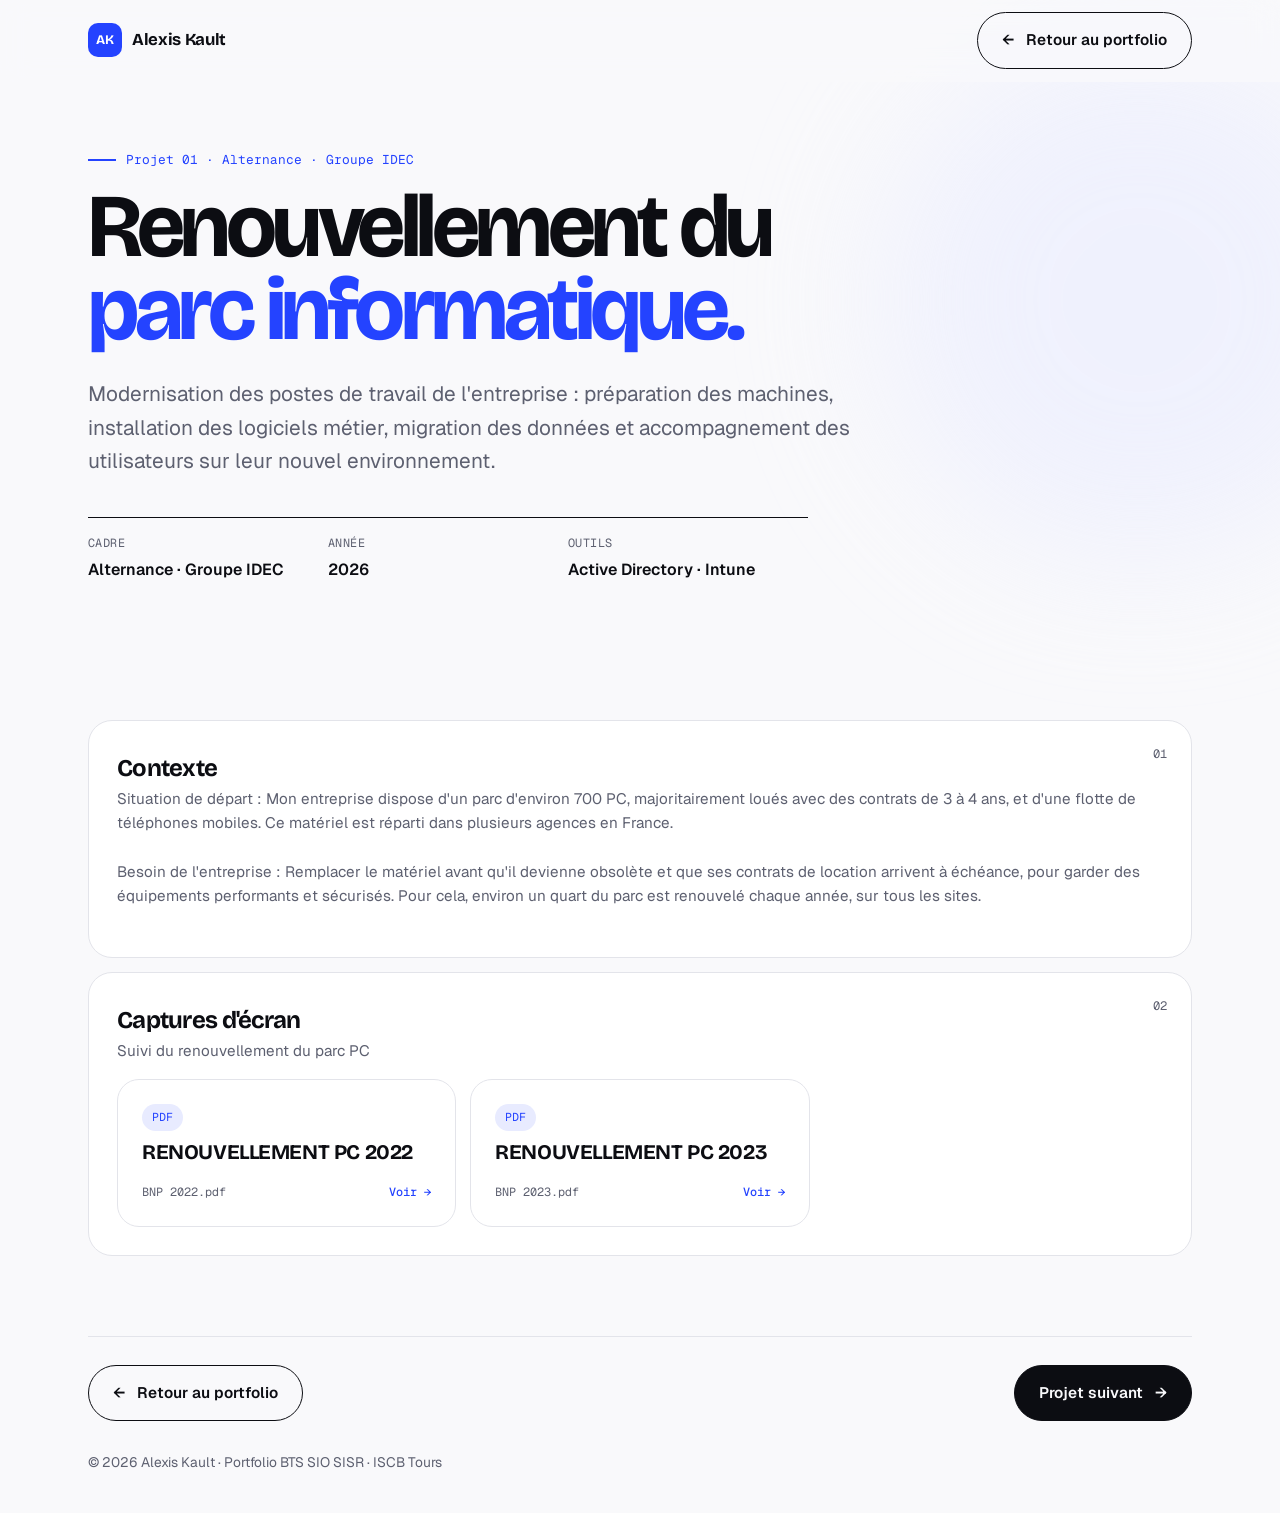
==== commit b91bbc19: "Add files via upload" ====
--- a/projet-1.html
+++ b/projet-1.html
@@ -65,6 +65,18 @@
 </dialog>
 <div class="edit-bar fixed" role="status"><span><b>Mode édition.</b> Clique sur un texte encadré (titres, cadre, année, outils, contexte) pour le modifier, dépose ton PDF, puis exporte <b>projet-1.html</b>.</span><span class="acts"><button class="btn" type="button" id="exp">Exporter en HTML</button><button class="btn" type="button" id="quit">Quitter</button></span></div>
 <div class="toast" id="toast" role="status" aria-live="polite"></div>
+<script>
+(function(){
+  var root=document.documentElement,calm=matchMedia('(prefers-reduced-motion: reduce)').matches,prog=document.getElementById('prog'),bar=document.querySelector('.bar');
+  function onScroll(){var m=root.scrollHeight-innerHeight;prog.style.transform='scaleX('+(m>0?scrollY/m:0)+')';bar.classList.toggle('scrolled',scrollY>20)}
+  addEventListener('scroll',onScroll,{passive:true});onScroll();
+  document.querySelectorAll('.chips').forEach(function(ul){[].forEach.call(ul.children,function(li,i){li.style.setProperty('--c',i)})});
+  var rvs=[].slice.call(document.querySelectorAll('.rv'));
+  if(calm||!('IntersectionObserver' in window)){rvs.forEach(function(e){e.classList.add('in')});return}
+  var io=new IntersectionObserver(function(es){es.forEach(function(e){if(e.isIntersecting){e.target.classList.add('in');io.unobserve(e.target)}})},{threshold:.12});
+  rvs.forEach(function(e){io.observe(e)});
+})();
+</script>
 <script id="page-data">window.PAGE = {"text":{"contexte":"Situation de départ : Mon entreprise dispose d'un parc d'environ 700 PC, majoritairement loués avec des contrats de 3 à 4 ans, et d'une flotte de téléphones mobiles. Ce matériel est réparti dans plusieurs agences en France.\n\nBesoin de l'entreprise : Remplacer le matériel avant qu'il devienne obsolète et que ses contrats de location arrivent à échéance, pour garder des équipements performants et sécurisés. Pour cela, environ un quart du parc est renouvelé chaque année, sur tous les sites.","doc-txt":"Suivi du renouvellement du parc PC\n"},"schema":null,"docs":[{"name":"BNP 2022.pdf","type":"application/pdf","data":"[data-uri]","title":"RENOUVELLEMENT PC 2022"},{"name":"BNP 2023.pdf","type":"application/pdf","data":"[data-uri]","title":"RENOUVELLEMENT PC 2023"}]};</script>
 <script>
 (function(){
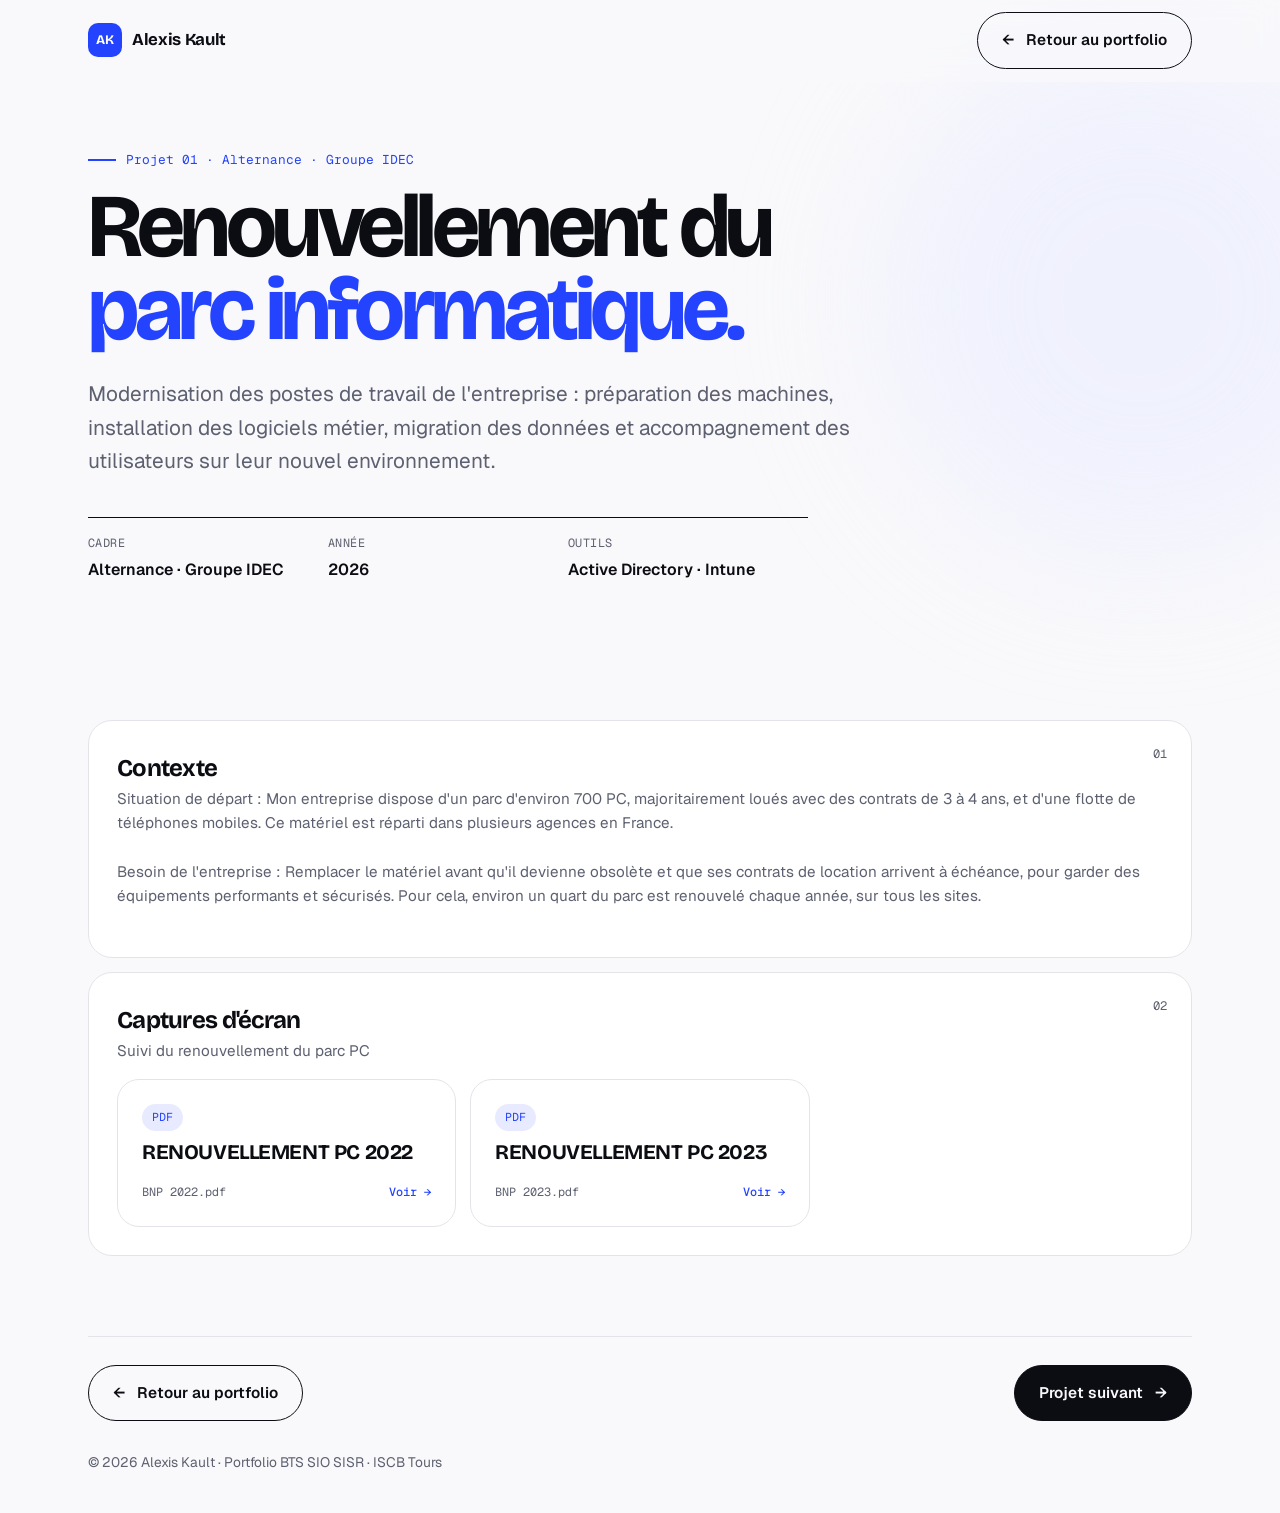
==== commit 371ca47e: "Add files via upload" ====
--- a/projet-1.html
+++ b/projet-1.html
@@ -10,6 +10,8 @@
 <link rel="preconnect" href="https://fonts.gstatic.com" crossorigin="">
 <link href="https://fonts.googleapis.com/css2?family=Bricolage+Grotesque:opsz,wght@12..96,400..800&amp;family=Geist:wght@400;500;600&amp;family=Geist+Mono:wght@400;500&amp;display=swap" rel="stylesheet">
 <link rel="stylesheet" href="style.css">
+<style>@keyframes ak-show{to{opacity:1;transform:none;filter:none}}.js .rv,.js .chips li{animation:ak-show .01s linear 2.5s forwards}</style>
+
 </head>
 <body>
 <div class="prog" id="prog" aria-hidden="true"></div>
